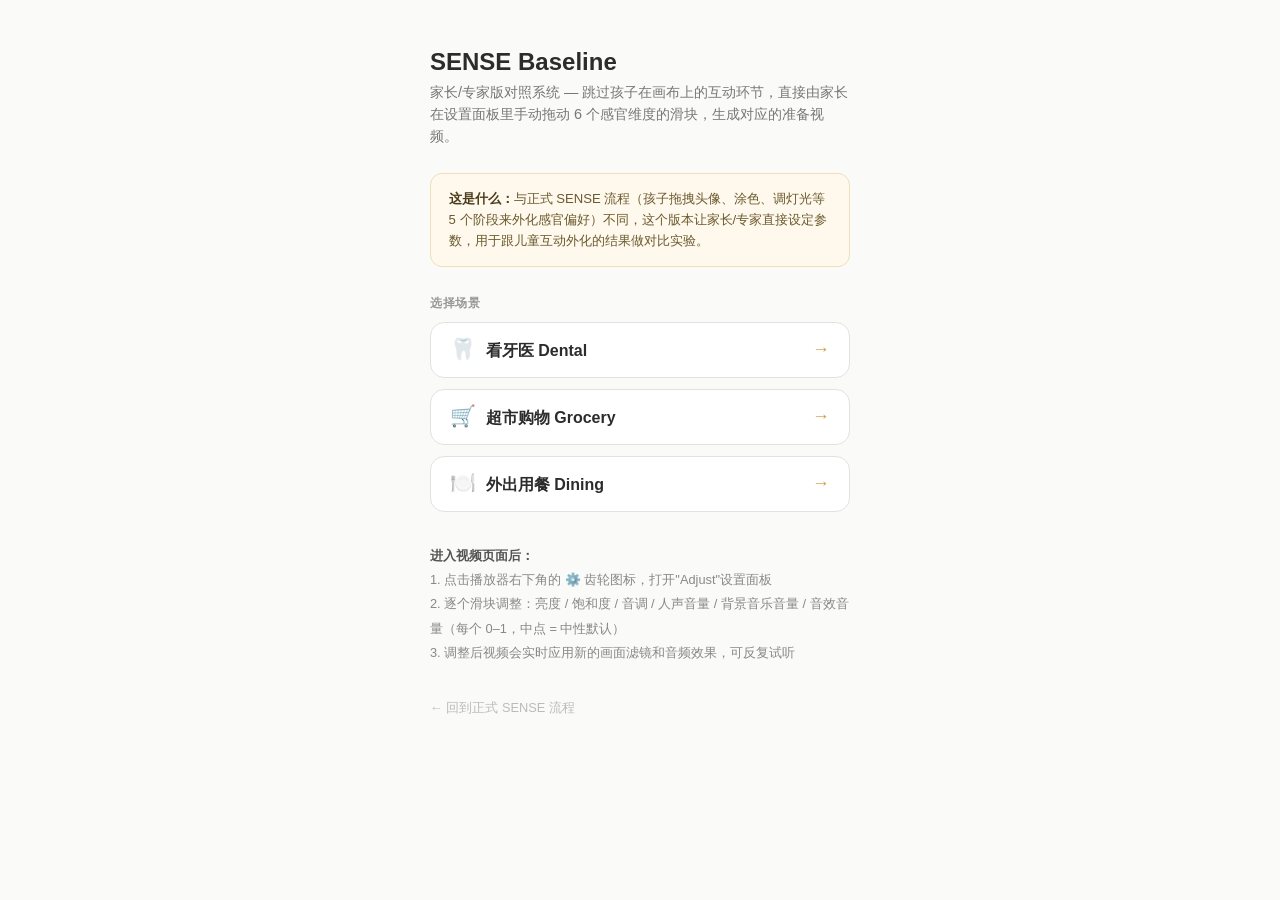
==== baseline.html @ 4b4f9526 "Add baseline.html: parent-panel entry point for SENSE baseline condition Standalone landing page tha" ====
<!DOCTYPE html>
<html lang="zh-CN">
<head>
  <meta charset="UTF-8">
  <meta name="viewport" content="width=device-width, initial-scale=1.0, user-scalable=no, maximum-scale=1.0">
  <title>SENSE Baseline — 家长设置面板</title>
  <style>
    * { margin: 0; padding: 0; box-sizing: border-box; }
    body {
      font-family: -apple-system, 'PingFang SC', 'Helvetica Neue', sans-serif;
      background: #fafaf8; color: #2c2c2c;
      display: flex; flex-direction: column; align-items: center;
      min-height: 100vh; padding: 3rem 1.5rem;
    }
    .wrap { width: 100%; max-width: 420px; }
    h1 { font-size: 1.5rem; margin-bottom: 0.4rem; }
    .subtitle { font-size: 0.9rem; color: #777; margin-bottom: 1.6rem; line-height: 1.5; }
    .info-box {
      background: #fff8ec; border: 1px solid #f0dfb8; border-radius: 12px;
      padding: 0.9rem 1.1rem; font-size: 0.82rem; color: #6b5a2e; line-height: 1.6;
      margin-bottom: 1.8rem;
    }
    .info-box b { color: #4a3d1c; }
    .section-label {
      font-size: 0.75rem; color: #999; text-transform: uppercase;
      letter-spacing: 0.5px; margin-bottom: 0.6rem; font-weight: 600;
    }
    .event-link {
      display: flex; align-items: center; justify-content: space-between;
      width: 100%; text-align: left;
      background: #fff; color: #2c2c2c; border: 1.5px solid #e2e2de;
      border-radius: 14px; padding: 0.9rem 1.2rem; font-size: 1rem;
      font-weight: 600; text-decoration: none;
      margin-bottom: 0.7rem;
      transition: border-color 0.15s, background 0.15s;
    }
    .event-link:active { background: #f5f5f2; border-color: #c9a24a; }
    .event-link .arrow { color: #c9a24a; font-size: 1.1rem; }
    .event-emoji { font-size: 1.3rem; margin-right: 0.6rem; }
    .steps {
      margin-top: 2rem; font-size: 0.8rem; color: #888; line-height: 1.9;
    }
    .steps b { color: #555; }
    .back-link {
      display: inline-block; margin-top: 2.2rem; font-size: 0.8rem;
      color: #bbb; text-decoration: none;
    }
  </style>
</head>
<body>
  <div class="wrap">
    <h1>SENSE Baseline</h1>
    <p class="subtitle">家长/专家版对照系统 — 跳过孩子在画布上的互动环节，直接由家长在设置面板里手动拖动 6 个感官维度的滑块，生成对应的准备视频。</p>

    <div class="info-box">
      <b>这是什么：</b>与正式 SENSE 流程（孩子拖拽头像、涂色、调灯光等 5 个阶段来外化感官偏好）不同，这个版本让家长/专家直接设定参数，用于跟儿童互动外化的结果做对比实验。
    </div>

    <div class="section-label">选择场景</div>
    <a class="event-link" href="index.html?dev=video-dental">
      <span><span class="event-emoji">🦷</span>看牙医 Dental</span>
      <span class="arrow">→</span>
    </a>
    <a class="event-link" href="index.html?dev=video-grocery">
      <span><span class="event-emoji">🛒</span>超市购物 Grocery</span>
      <span class="arrow">→</span>
    </a>
    <a class="event-link" href="index.html?dev=video-dining">
      <span><span class="event-emoji">🍽️</span>外出用餐 Dining</span>
      <span class="arrow">→</span>
    </a>

    <div class="steps">
      <b>进入视频页面后：</b><br>
      1. 点击播放器右下角的 ⚙️ 齿轮图标，打开"Adjust"设置面板<br>
      2. 逐个滑块调整：亮度 / 饱和度 / 音调 / 人声音量 / 背景音乐音量 / 音效音量（每个 0–1，中点 = 中性默认）<br>
      3. 调整后视频会实时应用新的画面滤镜和音频效果，可反复试听
    </div>

    <a class="back-link" href="index.html">← 回到正式 SENSE 流程</a>
  </div>
</body>
</html>
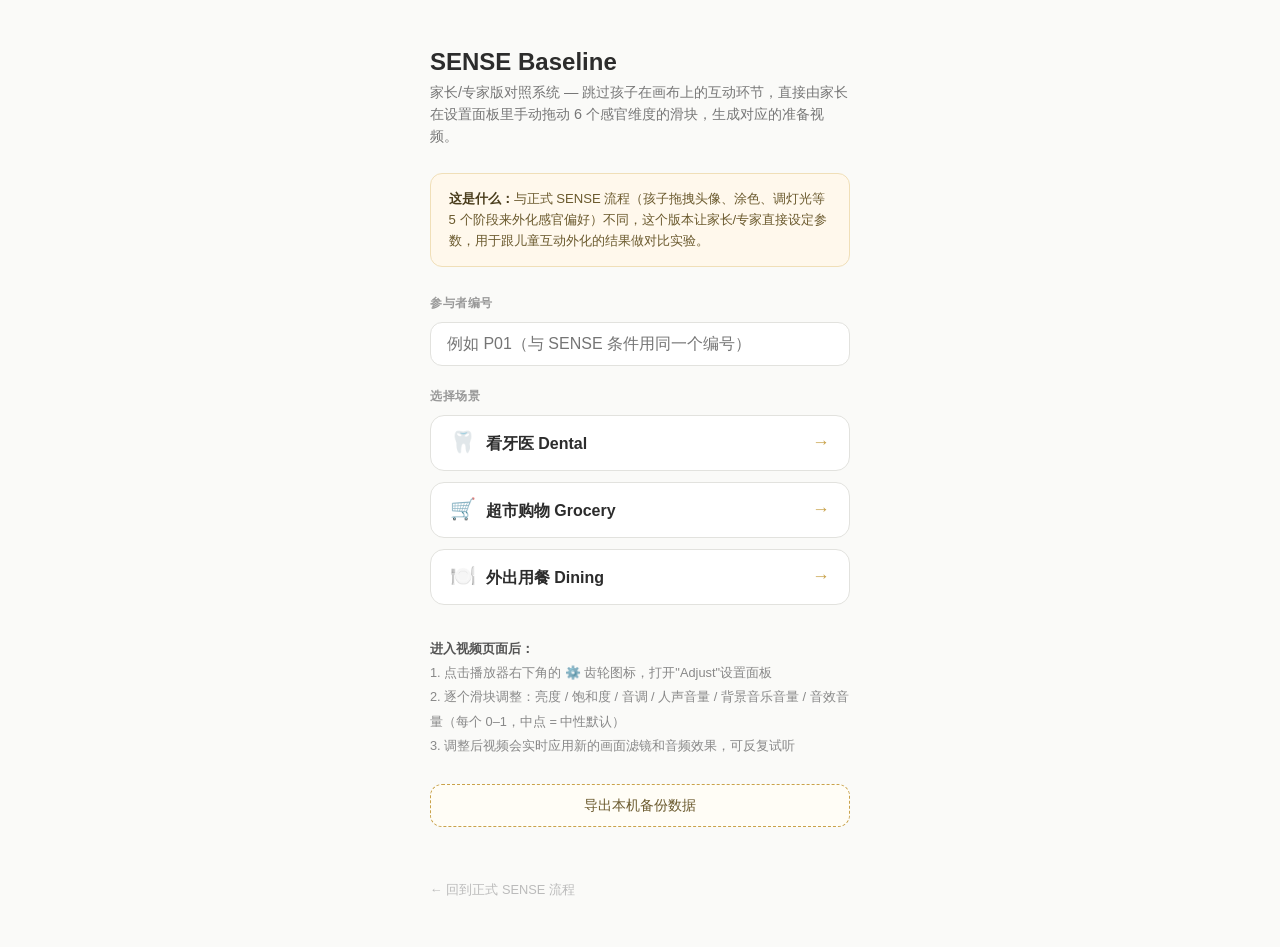
==== commit c000442d: "Pilot readiness: reliable data capture + fix retired Gemini models - Data: every record now carries " ====
--- a/baseline.html
+++ b/baseline.html
@@ -45,6 +45,16 @@
       display: inline-block; margin-top: 2.2rem; font-size: 0.8rem;
       color: #bbb; text-decoration: none;
     }
+    .pid {
+      width: 100%; padding: 0.75rem 1rem; font-size: 1rem; margin-bottom: 1.4rem;
+      border: 1.5px solid #e2e2de; border-radius: 12px; background: #fff;
+    }
+    .pid.missing { border-color: #d9534f; box-shadow: 0 0 0 3px rgba(217,83,79,0.2); }
+    .backup-btn {
+      margin-top: 1.6rem; width: 100%; padding: 0.7rem; font-size: 0.9rem;
+      border: 1.5px dashed #c9a24a; border-radius: 12px; background: #fffdf6; color: #6b5a2e;
+    }
+    .backup-status { font-size: 0.8rem; color: #888; margin-top: 0.4rem; min-height: 1em; }
   </style>
 </head>
 <body>
@@ -56,6 +66,8 @@
       <b>这是什么：</b>与正式 SENSE 流程（孩子拖拽头像、涂色、调灯光等 5 个阶段来外化感官偏好）不同，这个版本让家长/专家直接设定参数，用于跟儿童互动外化的结果做对比实验。
     </div>
 
+    <div class="section-label">参与者编号</div>
+    <input id="pid" class="pid" type="text" placeholder="例如 P01（与 SENSE 条件用同一个编号）" autocomplete="off" autocapitalize="characters" />
     <div class="section-label">选择场景</div>
     <a class="event-link" href="index.html?dev=video-dental">
       <span><span class="event-emoji">🦷</span>看牙医 Dental</span>
@@ -77,7 +89,24 @@
       3. 调整后视频会实时应用新的画面滤镜和音频效果，可反复试听
     </div>
 
+    <button class="backup-btn" onclick="exportLocalBackups()">导出本机备份数据</button>
+    <div id="backup-status" class="backup-status"></div>
     <a class="back-link" href="index.html">← 回到正式 SENSE 流程</a>
   </div>
+  <script src="backup-export.js"></script>
+  <script>
+    // Carry the participant ID into the video page so baseline records pair
+    // with the same family's SENSE records. Blocks navigation until filled.
+    const pidEl = document.getElementById('pid');
+    try { pidEl.value = localStorage.getItem('sense_pid') || ''; } catch (_) {}
+    document.querySelectorAll('.event-link').forEach(a => {
+      a.addEventListener('click', e => {
+        const pid = pidEl.value.trim();
+        if (!pid) { e.preventDefault(); pidEl.classList.add('missing'); pidEl.focus(); return; }
+        try { localStorage.setItem('sense_pid', pid); } catch (_) {}
+        a.href = a.getAttribute('href').split('&pid=')[0] + '&pid=' + encodeURIComponent(pid);
+      });
+    });
+  </script>
 </body>
 </html>
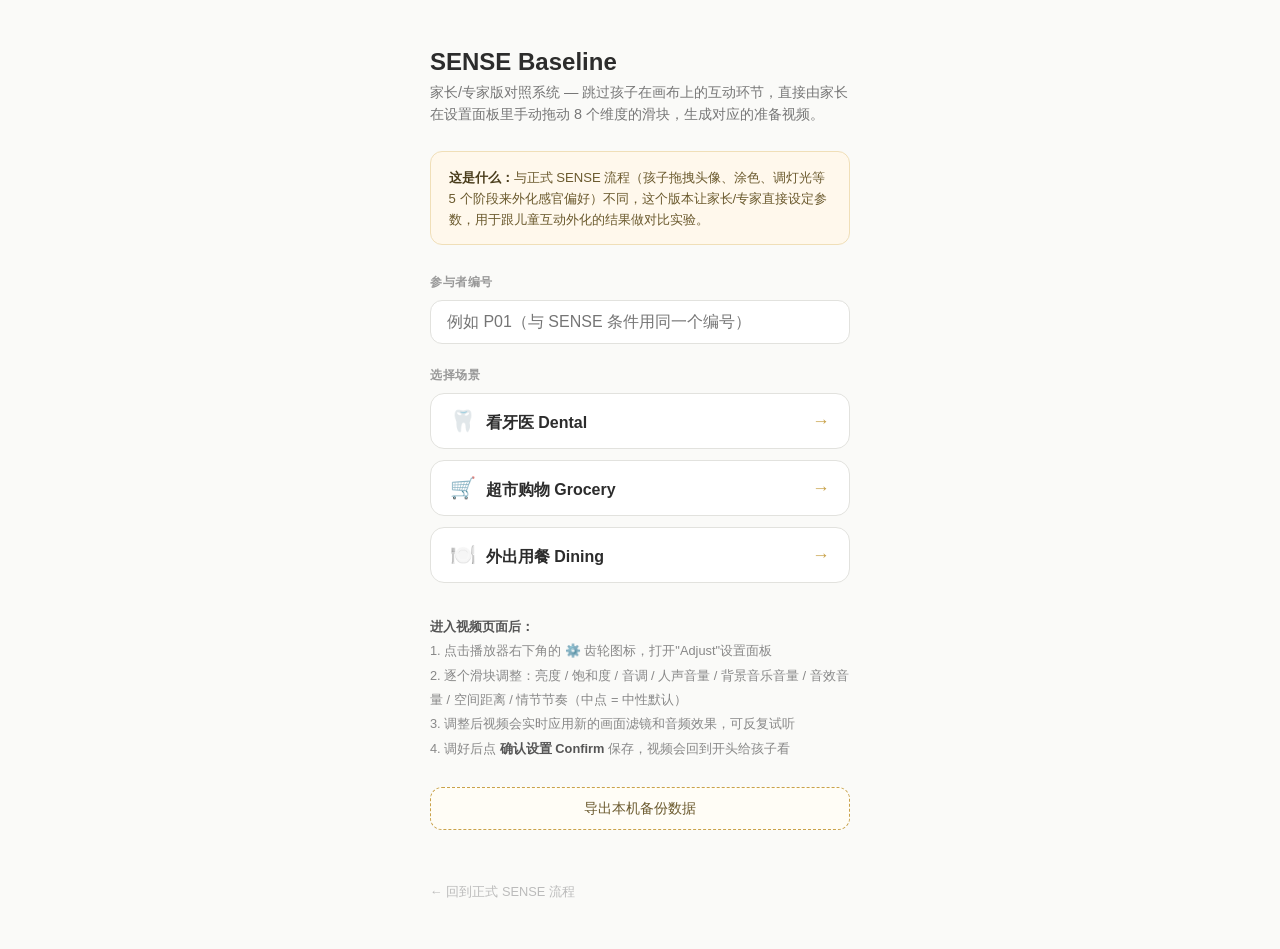
==== commit ca5ced46: "Baseline: point caregiver at the settings gear on first entry Baseline condition lands on a paused v" ====
--- a/baseline.html
+++ b/baseline.html
@@ -60,7 +60,7 @@
 <body>
   <div class="wrap">
     <h1>SENSE Baseline</h1>
-    <p class="subtitle">家长/专家版对照系统 — 跳过孩子在画布上的互动环节，直接由家长在设置面板里手动拖动 6 个感官维度的滑块，生成对应的准备视频。</p>
+    <p class="subtitle">家长/专家版对照系统 — 跳过孩子在画布上的互动环节，直接由家长在设置面板里手动拖动 8 个维度的滑块，生成对应的准备视频。</p>
 
     <div class="info-box">
       <b>这是什么：</b>与正式 SENSE 流程（孩子拖拽头像、涂色、调灯光等 5 个阶段来外化感官偏好）不同，这个版本让家长/专家直接设定参数，用于跟儿童互动外化的结果做对比实验。
@@ -85,8 +85,9 @@
     <div class="steps">
       <b>进入视频页面后：</b><br>
       1. 点击播放器右下角的 ⚙️ 齿轮图标，打开"Adjust"设置面板<br>
-      2. 逐个滑块调整：亮度 / 饱和度 / 音调 / 人声音量 / 背景音乐音量 / 音效音量（每个 0–1，中点 = 中性默认）<br>
-      3. 调整后视频会实时应用新的画面滤镜和音频效果，可反复试听
+      2. 逐个滑块调整：亮度 / 饱和度 / 音调 / 人声音量 / 背景音乐音量 / 音效音量 / 空间距离 / 情节节奏（中点 = 中性默认）<br>
+      3. 调整后视频会实时应用新的画面滤镜和音频效果，可反复试听<br>
+      4. 调好后点 <b>确认设置 Confirm</b> 保存，视频会回到开头给孩子看
     </div>
 
     <button class="backup-btn" onclick="exportLocalBackups()">导出本机备份数据</button>
@@ -98,7 +99,15 @@
     // Carry the participant ID into the video page so baseline records pair
     // with the same family's SENSE records. Blocks navigation until filled.
     const pidEl = document.getElementById('pid');
-    try { pidEl.value = localStorage.getItem('sense_pid') || ''; } catch (_) {}
+    // Public GitHub Pages demo: no data collection there, so no ID required.
+    const IS_PUBLIC_DEMO = location.hostname.endsWith('github.io') || location.protocol === 'file:';
+    if (IS_PUBLIC_DEMO) {
+      pidEl.style.display = 'none';
+      pidEl.previousElementSibling.style.display = 'none';
+      pidEl.value = 'DEMO';
+    } else {
+      try { pidEl.value = localStorage.getItem('sense_pid') || ''; } catch (_) {}
+    }
     document.querySelectorAll('.event-link').forEach(a => {
       a.addEventListener('click', e => {
         const pid = pidEl.value.trim();
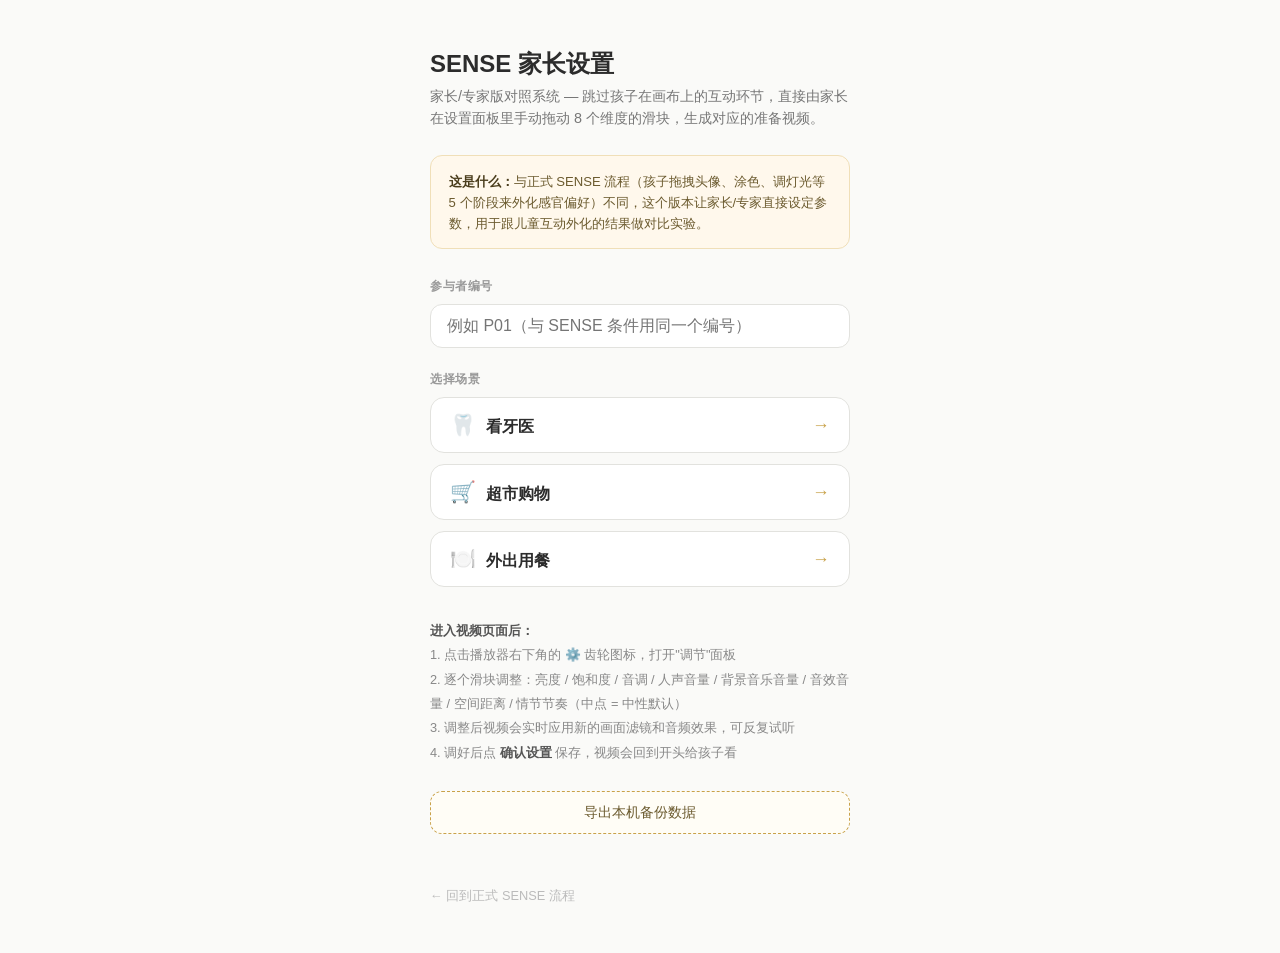
==== commit d2829ba1: "Baseline flow: Chinese-only labels for the study Settings panel, gear hint, Confirm/Saved states and" ====
--- a/baseline.html
+++ b/baseline.html
@@ -59,7 +59,7 @@
 </head>
 <body>
   <div class="wrap">
-    <h1>SENSE Baseline</h1>
+    <h1>SENSE 家长设置</h1>
     <p class="subtitle">家长/专家版对照系统 — 跳过孩子在画布上的互动环节，直接由家长在设置面板里手动拖动 8 个维度的滑块，生成对应的准备视频。</p>
 
     <div class="info-box">
@@ -70,24 +70,24 @@
     <input id="pid" class="pid" type="text" placeholder="例如 P01（与 SENSE 条件用同一个编号）" autocomplete="off" autocapitalize="characters" />
     <div class="section-label">选择场景</div>
     <a class="event-link" href="index.html?dev=video-dental">
-      <span><span class="event-emoji">🦷</span>看牙医 Dental</span>
+      <span><span class="event-emoji">🦷</span>看牙医</span>
       <span class="arrow">→</span>
     </a>
     <a class="event-link" href="index.html?dev=video-grocery">
-      <span><span class="event-emoji">🛒</span>超市购物 Grocery</span>
+      <span><span class="event-emoji">🛒</span>超市购物</span>
       <span class="arrow">→</span>
     </a>
     <a class="event-link" href="index.html?dev=video-dining">
-      <span><span class="event-emoji">🍽️</span>外出用餐 Dining</span>
+      <span><span class="event-emoji">🍽️</span>外出用餐</span>
       <span class="arrow">→</span>
     </a>
 
     <div class="steps">
       <b>进入视频页面后：</b><br>
-      1. 点击播放器右下角的 ⚙️ 齿轮图标，打开"Adjust"设置面板<br>
+      1. 点击播放器右下角的 ⚙️ 齿轮图标，打开"调节"面板<br>
       2. 逐个滑块调整：亮度 / 饱和度 / 音调 / 人声音量 / 背景音乐音量 / 音效音量 / 空间距离 / 情节节奏（中点 = 中性默认）<br>
       3. 调整后视频会实时应用新的画面滤镜和音频效果，可反复试听<br>
-      4. 调好后点 <b>确认设置 Confirm</b> 保存，视频会回到开头给孩子看
+      4. 调好后点 <b>确认设置</b> 保存，视频会回到开头给孩子看
     </div>
 
     <button class="backup-btn" onclick="exportLocalBackups()">导出本机备份数据</button>
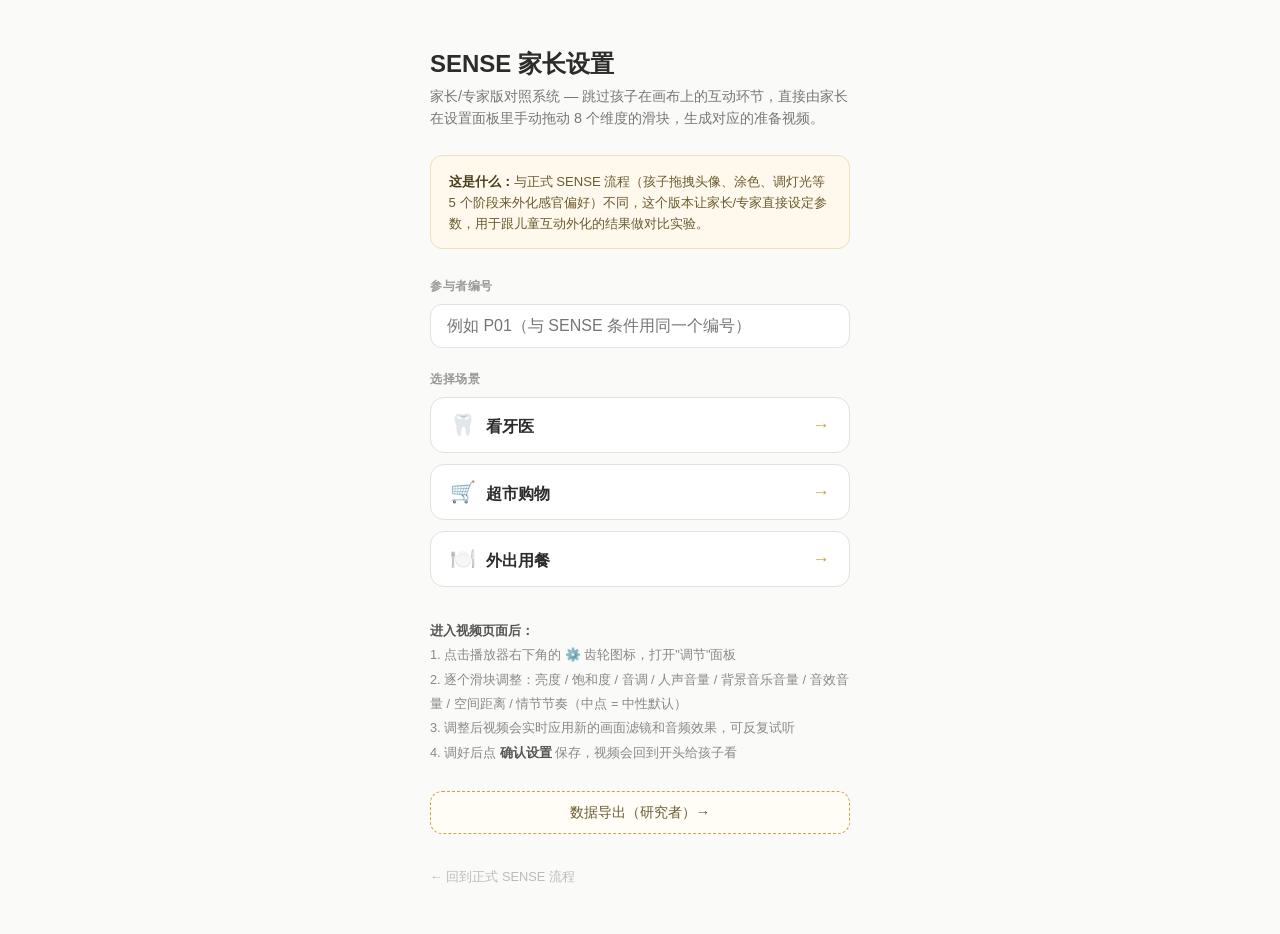
==== commit 98b89330: "Add researcher data-export page export.html lists every on-device session backup by participant with" ====
--- a/baseline.html
+++ b/baseline.html
@@ -53,6 +53,7 @@
     .backup-btn {
       margin-top: 1.6rem; width: 100%; padding: 0.7rem; font-size: 0.9rem;
       border: 1.5px dashed #c9a24a; border-radius: 12px; background: #fffdf6; color: #6b5a2e;
+      display: block; text-align: center; text-decoration: none;
     }
     .backup-status { font-size: 0.8rem; color: #888; margin-top: 0.4rem; min-height: 1em; }
   </style>
@@ -90,11 +91,9 @@
       4. 调好后点 <b>确认设置</b> 保存，视频会回到开头给孩子看
     </div>
 
-    <button class="backup-btn" onclick="exportLocalBackups()">导出本机备份数据</button>
-    <div id="backup-status" class="backup-status"></div>
+    <a class="backup-btn" href="export.html">数据导出（研究者）→</a>
     <a class="back-link" href="index.html">← 回到正式 SENSE 流程</a>
   </div>
-  <script src="backup-export.js"></script>
   <script>
     // Carry the participant ID into the video page so baseline records pair
     // with the same family's SENSE records. Blocks navigation until filled.
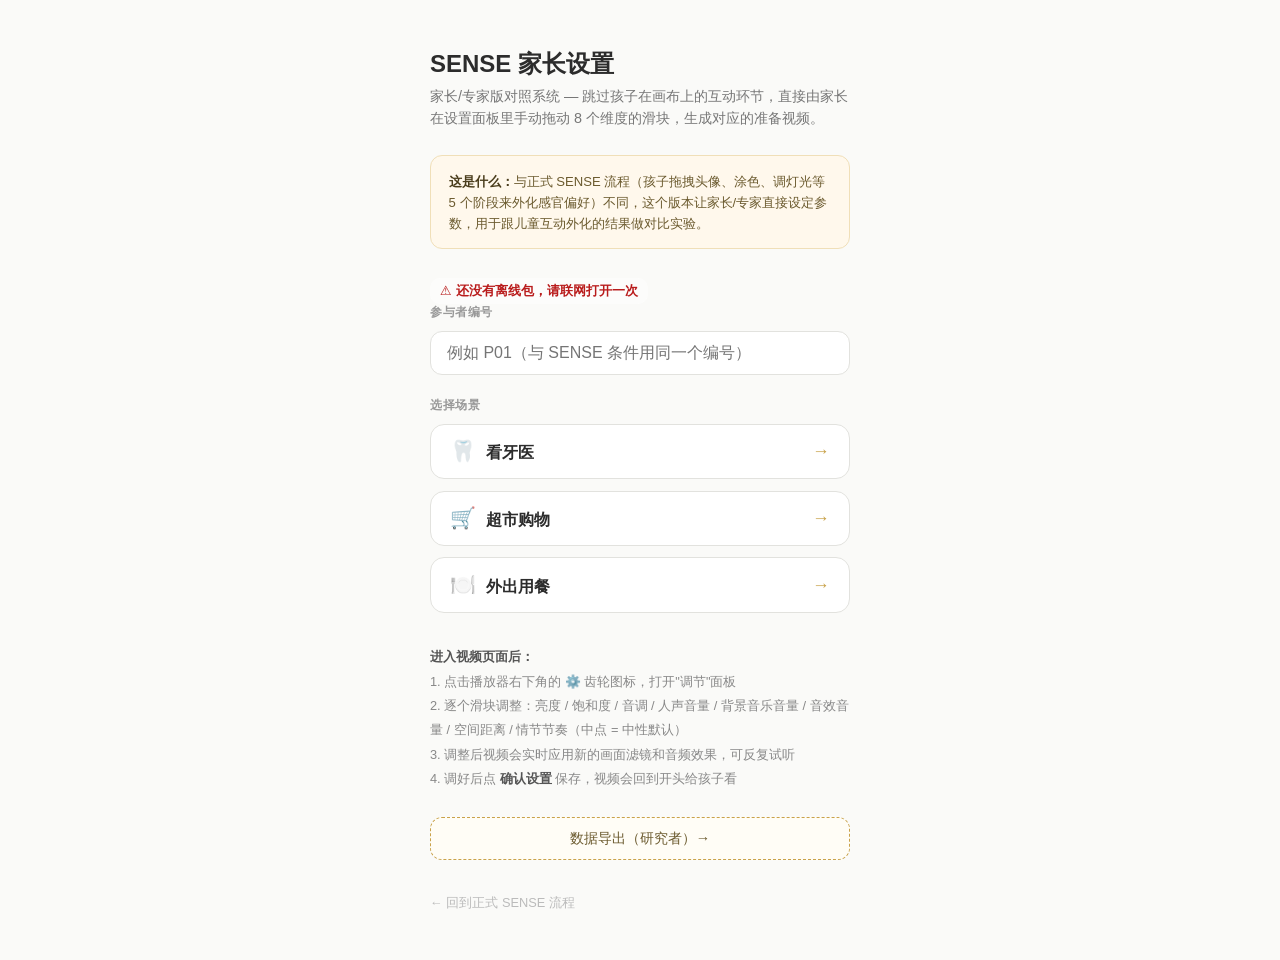
==== commit e8f1a06e: "Offline package for the iPad: SENSE runs on a slow or dropped network Same design as VideoASD's (sw." ====
--- a/baseline.html
+++ b/baseline.html
@@ -67,6 +67,7 @@
       <b>这是什么：</b>与正式 SENSE 流程（孩子拖拽头像、涂色、调灯光等 5 个阶段来外化感官偏好）不同，这个版本让家长/专家直接设定参数，用于跟儿童互动外化的结果做对比实验。
     </div>
 
+    <p><span data-offline-status></span></p>
     <div class="section-label">参与者编号</div>
     <input id="pid" class="pid" type="text" placeholder="例如 P01（与 SENSE 条件用同一个编号）" autocomplete="off" autocapitalize="characters" />
     <div class="section-label">选择场景</div>
@@ -116,5 +117,7 @@
       });
     });
   </script>
+<!-- Offline package for the iPad: status, download, updates (offline.js). -->
+<script type="module" src="offline.js?v=20261031"></script>
 </body>
 </html>
